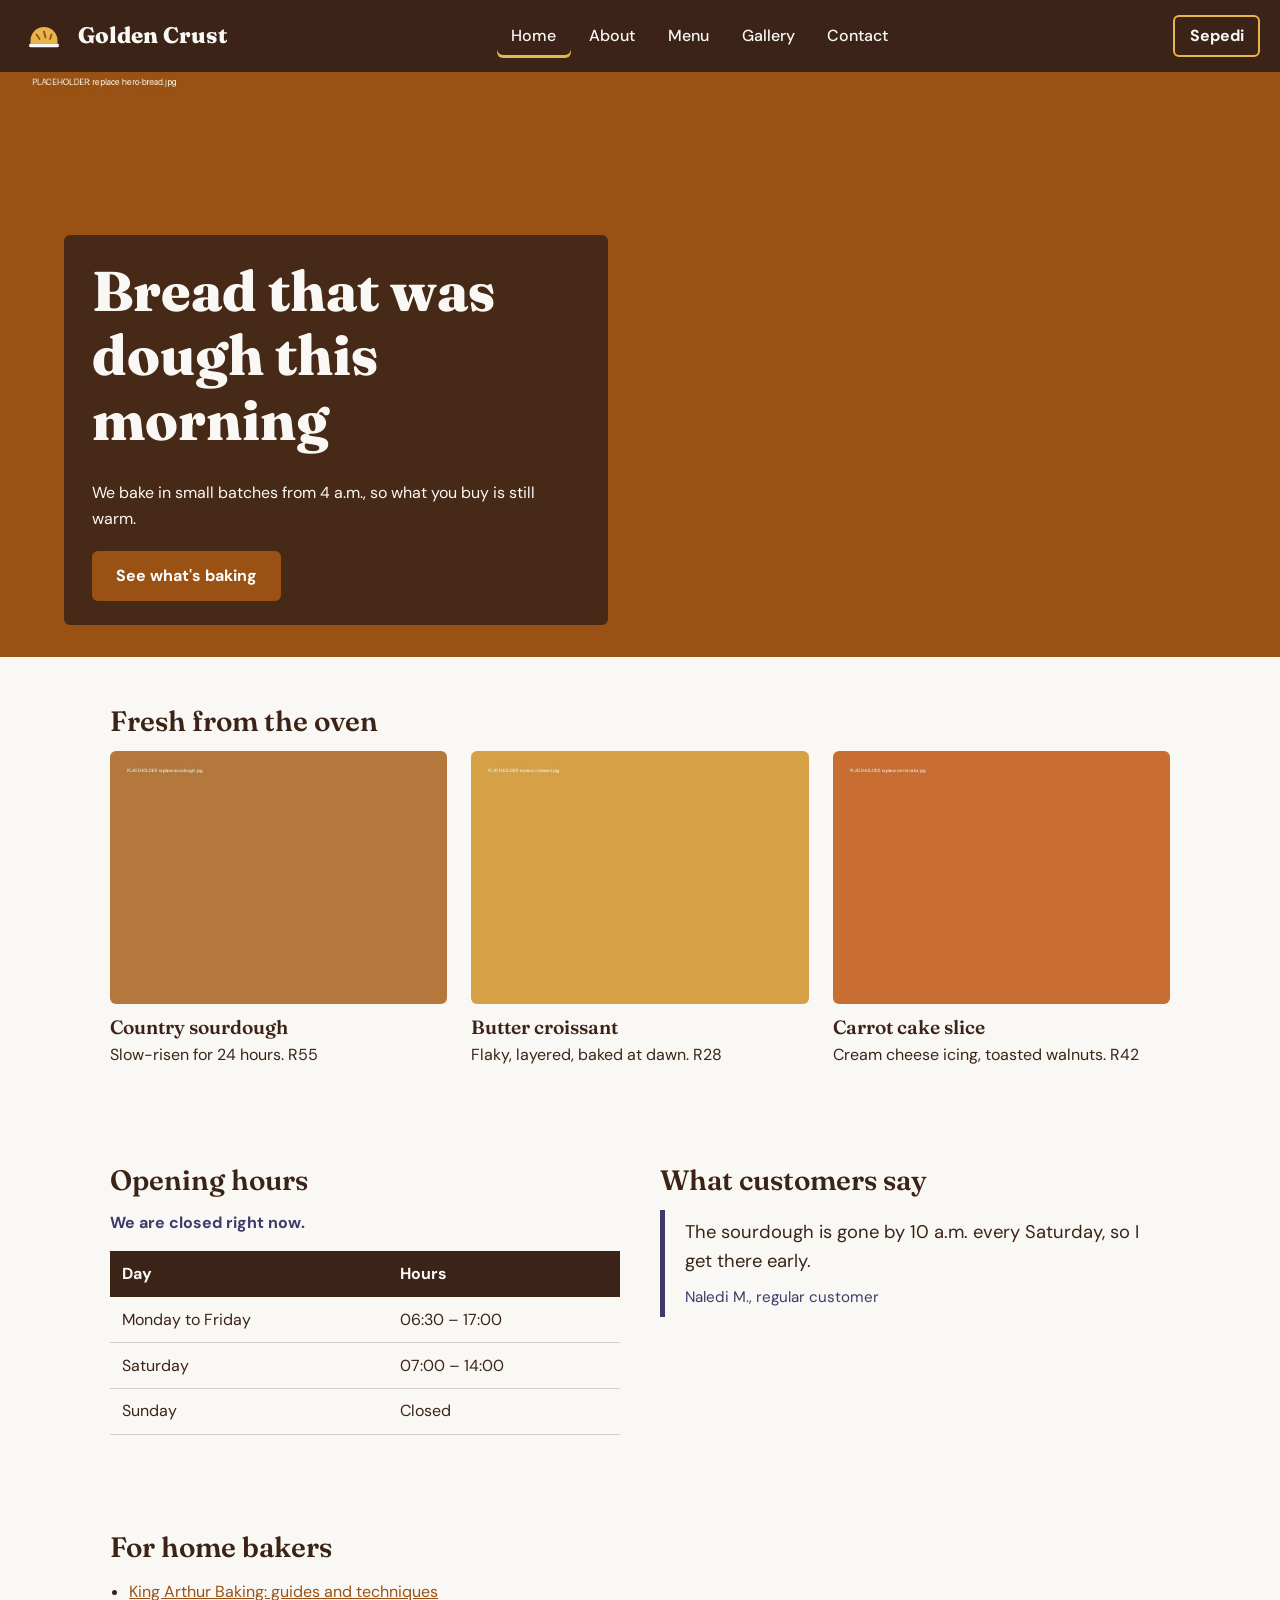
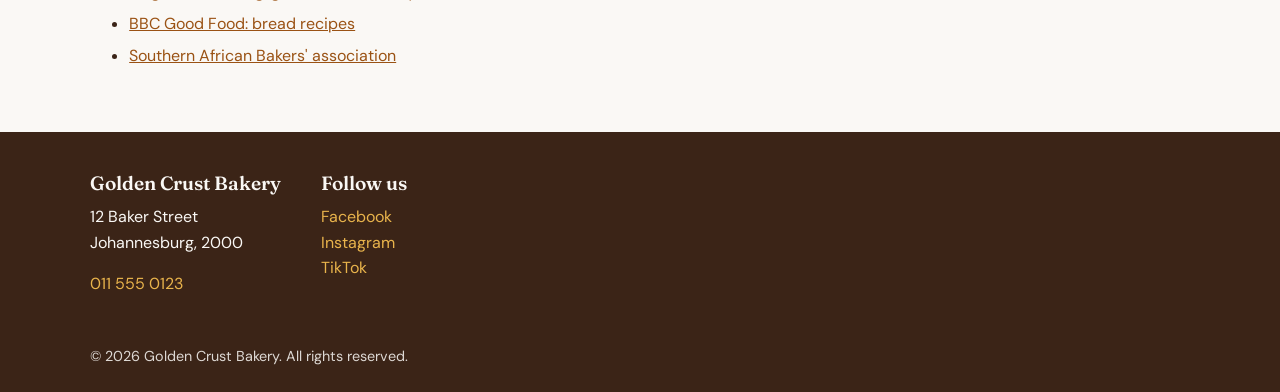
==== index.html @ 860645ce "Commit initial" ====
<!DOCTYPE html>
<html lang="en">
<head>
  <meta charset="UTF-8">
  <meta name="viewport" content="width=device-width, initial-scale=1">
  <title>Golden Crust Bakery | Fresh bread baked daily</title>
  <meta name="description" content="Golden Crust Bakery bakes fresh bread, cakes and pastries every morning.">
  <link rel="icon" href="images/logo.svg" type="image/svg+xml">
  <link rel="preconnect" href="https://fonts.googleapis.com">
  <link rel="preconnect" href="https://fonts.gstatic.com" crossorigin>
  <link href="https://fonts.googleapis.com/css2?family=DM+Sans:wght@400;500;700&family=Fraunces:opsz,wght@9..144,600;9..144,800&display=swap" rel="stylesheet">
  <link rel="stylesheet" href="css/style.css">
</head>
<body>

  <header class="site-header">
    <a class="logo" href="index.html">
      <img src="images/logo.svg" alt="Golden Crust Bakery, go to home page" width="48" height="48">
      <span>Golden Crust</span>
    </a>

    <button class="nav-toggle" id="nav-toggle" aria-label="Toggle navigation" aria-expanded="false" aria-controls="main-nav">&#9776;</button>

    <nav id="main-nav" class="main-nav" aria-label="Main">
      <ul>
        <li><a href="index.html" class="active" data-i18n="nav-home">Home</a></li>
        <li><a href="about.html" data-i18n="nav-about">About</a></li>
        <li class="has-dropdown">
          <a href="menu.html" data-i18n="nav-menu">Menu</a>
          <ul class="dropdown">
            <li><a href="menu.html#breads">Breads</a></li>
            <li><a href="menu.html#cakes">Cakes</a></li>
            <li><a href="menu.html#pastries">Pastries</a></li>
          </ul>
        </li>
        <li><a href="gallery.html" data-i18n="nav-gallery">Gallery</a></li>
        <li><a href="contact.html" data-i18n="nav-contact">Contact</a></li>
      </ul>
    </nav>

    <button class="lang-toggle" id="lang-toggle" type="button">Sepedi</button>
  </header>

  <main>
    <section class="hero">
      <img src="images/hero-bread.jpg" alt="Freshly baked loaves cooling on a wooden rack" width="1600" height="800">
      <div class="hero-text">
        <h1 data-i18n="hero-title">Bread that was dough this morning</h1>
        <p data-i18n="hero-sub">We bake in small batches from 4 a.m., so what you buy is still warm.</p>
        <a class="btn" href="menu.html" data-i18n="hero-btn">See what's baking</a>
      </div>
    </section>

    <section class="section">
      <h2>Fresh from the oven</h2>
      <div class="card-grid">
        <figure class="card">
          <img src="images/sourdough.jpg" alt="Round sourdough loaf with a crisp crust" width="800" height="600" loading="lazy">
          <figcaption>
            <h3>Country sourdough</h3>
            <p>Slow-risen for 24 hours. R55</p>
          </figcaption>
        </figure>
        <figure class="card">
          <img src="images/croissant.jpg" alt="Golden butter croissants on a tray" width="800" height="600" loading="lazy">
          <figcaption>
            <h3>Butter croissant</h3>
            <p>Flaky, layered, baked at dawn. R28</p>
          </figcaption>
        </figure>
        <figure class="card">
          <img src="images/carrot-cake.jpg" alt="Slice of carrot cake with cream cheese icing" width="800" height="600" loading="lazy">
          <figcaption>
            <h3>Carrot cake slice</h3>
            <p>Cream cheese icing, toasted walnuts. R42</p>
          </figcaption>
        </figure>
      </div>
    </section>

    <section class="section split">
      <div>
        <h2>Opening hours</h2>
        <p id="open-status" class="status" aria-live="polite"></p>
        <table class="hours">
          <caption class="visually-hidden">Opening hours</caption>
          <thead>
            <tr><th scope="col">Day</th><th scope="col">Hours</th></tr>
          </thead>
          <tbody>
            <tr><td>Monday to Friday</td><td>06:30 &ndash; 17:00</td></tr>
            <tr><td>Saturday</td><td>07:00 &ndash; 14:00</td></tr>
            <tr><td>Sunday</td><td>Closed</td></tr>
          </tbody>
        </table>
      </div>

      <div>
        <h2>What customers say</h2>
        <blockquote>
          <p>The sourdough is gone by 10 a.m. every Saturday, so I get there early.</p>
          <footer>Naledi M., regular customer</footer>
        </blockquote>
      </div>
    </section>

    <section class="section">
      <h2>For home bakers</h2>
      <ul class="link-list">
        <li><a href="https://www.kingarthurbaking.com/learn" target="_blank" rel="noopener">King Arthur Baking: guides and techniques</a></li>
        <li><a href="https://www.bbcgoodfood.com/recipes/collection/bread-recipes" target="_blank" rel="noopener">BBC Good Food: bread recipes</a></li>
        <li><a href="https://www.sabakers.co.za" target="_blank" rel="noopener">Southern African Bakers' association</a></li>
      </ul>
    </section>
  </main>

  <footer class="site-footer">
    <div class="footer-grid">
      <div>
        <h2>Golden Crust Bakery</h2>
        <address>
          12 Baker Street<br>
          Johannesburg, 2000
        </address>
        <p><a href="tel:+27115550123">011 555 0123</a></p>
      </div>
      <div>
        <h2>Follow us</h2>
        <ul>
          <li><a href="https://www.facebook.com" target="_blank" rel="noopener">Facebook</a></li>
          <li><a href="https://www.instagram.com" target="_blank" rel="noopener">Instagram</a></li>
          <li><a href="https://www.tiktok.com" target="_blank" rel="noopener">TikTok</a></li>
        </ul>
      </div>
    </div>
    <p class="copyright">&copy; 2026 Golden Crust Bakery. All rights reserved.</p>
  </footer>

  <script src="js/main.js"></script>
</body>
</html>
---- css/style.css ----
/* ---------- Style guide ----------
   Colours
     Flour   #FAF8F5  page background
     Rye     #3B2417  text, header, footer
     Crust   #9A5214  buttons, links, accents
     Butter  #E9B44C  hover and highlight
     Berry   #3F3A6B  secondary accent (status, quotes)
   Fonts
     Headings: Fraunces (600 / 800)
     Body:     DM Sans (400 / 500 / 700)
   Type scale: h1 clamp(2rem, 5vw, 3.5rem), h2 1.75rem, h3 1.2rem, body 1rem
---------------------------------- */

:root {
  --flour: #FAF8F5;
  --rye: #3B2417;
  --crust: #9A5214;
  --butter: #E9B44C;
  --berry: #3F3A6B;
  --radius: 6px;
  --max: 1100px;
}

*, *::before, *::after { box-sizing: border-box; }

html { scroll-behavior: smooth; }

body {
  margin: 0;
  font-family: "DM Sans", Arial, sans-serif;
  font-size: 1rem;
  line-height: 1.6;
  color: var(--rye);
  background: var(--flour);
}

img { max-width: 100%; height: auto; display: block; }

h1, h2, h3 {
  font-family: "Fraunces", Georgia, serif;
  line-height: 1.15;
  margin: 0 0 .5em;
}
h1 { font-size: clamp(2rem, 5vw, 3.5rem); font-weight: 800; }
h2 { font-size: 1.75rem; font-weight: 600; }
h3 { font-size: 1.2rem; font-weight: 600; }

a { color: var(--crust); }
a:hover { color: var(--rye); }

:focus-visible { outline: 3px solid var(--berry); outline-offset: 2px; }

.visually-hidden {
  position: absolute; width: 1px; height: 1px; overflow: hidden;
  clip: rect(0 0 0 0); white-space: nowrap;
}

/* ---------- Header and navigation ---------- */
.site-header {
  display: flex;
  align-items: center;
  justify-content: space-between;
  gap: 1rem;
  padding: .75rem 1.25rem;
  background: var(--rye);
  position: relative;
}

.logo {
  display: flex; align-items: center; gap: .6rem;
  color: var(--flour); text-decoration: none;
  font-family: "Fraunces", Georgia, serif; font-size: 1.4rem; font-weight: 800;
}
.logo:hover { color: var(--butter); }

.main-nav ul { list-style: none; margin: 0; padding: 0; display: flex; gap: .25rem; }
.main-nav a {
  display: block;
  padding: .6rem .9rem;
  color: var(--flour);
  text-decoration: none;
  font-weight: 500;
  border-radius: var(--radius);
}
.main-nav a:hover,
.main-nav a:focus-visible { background: var(--butter); color: var(--rye); }
.main-nav a.active { box-shadow: inset 0 -3px 0 var(--butter); }
.main-nav a.active:hover { box-shadow: none; }

.has-dropdown { position: relative; }
.dropdown {
  display: none !important;
  position: absolute; top: 100%; left: 0; z-index: 10;
  min-width: 11rem;
  flex-direction: column;
  background: var(--rye);
  border-radius: var(--radius);
  padding: .25rem;
}
.has-dropdown:hover > .dropdown,
.has-dropdown:focus-within > .dropdown { display: flex !important; }

.nav-toggle {
  display: none;
  background: none; border: 2px solid var(--flour); color: var(--flour);
  font-size: 1.4rem; line-height: 1; padding: .3rem .6rem;
  border-radius: var(--radius); cursor: pointer;
}

.lang-toggle {
  background: transparent; color: var(--flour);
  border: 2px solid var(--butter);
  padding: .4rem .9rem; border-radius: var(--radius);
  font: inherit; font-weight: 700; cursor: pointer;
}
.lang-toggle:hover { background: var(--butter); color: var(--rye); }

/* ---------- Buttons ---------- */
.btn {
  display: inline-block;
  background: var(--crust); color: #fff;
  padding: .75rem 1.5rem;
  border-radius: var(--radius);
  text-decoration: none; font-weight: 700;
}
.btn:hover { background: var(--butter); color: var(--rye); }

/* ---------- Hero ---------- */
.hero { position: relative; }
.hero img { width: 100%; height: 65vh; min-height: 360px; object-fit: cover; }
.hero-text {
  position: absolute; left: 5%; bottom: 2rem;
  max-width: 34rem;
  background: rgba(59, 36, 23, .88);
  color: var(--flour);
  padding: 1.5rem 1.75rem;
  border-radius: var(--radius);
}
.hero-text p { margin: 0 0 1.25rem; }

/* ---------- Sections ---------- */
.section { max-width: var(--max); margin: 0 auto; padding: 3rem 1.25rem; }

.card-grid {
  display: grid;
  grid-template-columns: repeat(auto-fit, minmax(240px, 1fr));
  gap: 1.5rem;
}
.card { margin: 0; }
.card img { aspect-ratio: 4 / 3; object-fit: cover; border-radius: var(--radius); }
.card figcaption { padding-top: .75rem; }
.card h3 { margin-bottom: .2em; }
.card p { margin: 0; }

.split { display: grid; grid-template-columns: 1fr 1fr; gap: 2.5rem; }

.status { font-weight: 700; color: var(--berry); margin: 0 0 1rem; }

.hours { width: 100%; border-collapse: collapse; }
.hours th, .hours td { text-align: left; padding: .6rem .75rem; border-bottom: 1px solid rgba(59, 36, 23, .2); }
.hours thead th { background: var(--rye); color: var(--flour); }

blockquote {
  margin: 0;
  padding: .5rem 0 .5rem 1.25rem;
  border-left: 5px solid var(--berry);
  font-size: 1.15rem;
}
blockquote p { margin: 0 0 .5rem; }
blockquote footer { font-size: .95rem; color: var(--berry); }

.link-list { padding-left: 1.2rem; }
.link-list li { margin-bottom: .4rem; }

/* ---------- Footer ---------- */
.site-footer { background: var(--rye); color: var(--flour); padding: 2.5rem 1.25rem 1.5rem; }
.site-footer a { color: var(--butter); text-decoration: none; }
.site-footer a:hover { text-decoration: underline; color: #fff; }
.footer-grid { max-width: var(--max); margin: 0 auto; display: flex; flex-wrap: wrap; gap: 2.5rem; }
.site-footer h2 { font-size: 1.2rem; }
.site-footer address { font-style: normal; margin-bottom: .5rem; }
.site-footer ul { list-style: none; margin: 0; padding: 0; }
.copyright { max-width: var(--max); margin: 2rem auto 0; font-size: .9rem; opacity: .85; }

/* ---------- Responsive ---------- */
@media (max-width: 800px) {
  .nav-toggle { display: block; }
  .site-header { flex-wrap: wrap; }
  .main-nav { display: none; width: 100%; order: 5; }
  .main-nav.open { display: block; }
  .main-nav ul { flex-direction: column; }
  .dropdown { position: static; display: flex !important; background: transparent; padding-left: 1rem; }
  .split { grid-template-columns: 1fr; }
  .hero-text { left: 1rem; right: 1rem; bottom: 1rem; }
}

@media (prefers-reduced-motion: reduce) {
  html { scroll-behavior: auto; }
}

/* ---------- Inner pages ---------- */
.page-banner {
  background: var(--crust);
  color: #fff;
  padding: 2.5rem 1.25rem;
  text-align: center;
}
.page-banner h1 { margin-bottom: .25em; }
.page-banner p { margin: 0; font-size: 1.1rem; }

.prose p { max-width: 62ch; }

.menu-table { width: 100%; border-collapse: collapse; }
.menu-table th, .menu-table td { text-align: left; padding: .7rem .75rem; border-bottom: 1px solid rgba(59, 36, 23, .2); }
.menu-table thead th { background: var(--rye); color: var(--flour); }
.menu-table tbody tr:nth-child(even) { background: rgba(233, 180, 76, .15); }
.menu-table td:last-child, .menu-table th:last-child { text-align: right; white-space: nowrap; }

.video-wrap video, .card video { width: 100%; height: auto; border-radius: var(--radius); background: var(--rye); }

.field { margin-bottom: 1.1rem; }
.field label { display: block; font-weight: 700; margin-bottom: .3rem; }
.field input, .field select, .field textarea {
  width: 100%; padding: .65rem .75rem;
  font: inherit; color: var(--rye);
  background: #fff; border: 2px solid rgba(59, 36, 23, .35);
  border-radius: var(--radius);
}
.field input:focus, .field select:focus, .field textarea:focus { border-color: var(--berry); }
.field .error { display: block; min-height: 1.2em; color: #9B1C1C; font-size: .95rem; margin-top: .25rem; }
.field input.invalid, .field textarea.invalid { border-color: #9B1C1C; }
button.btn { border: 0; font: inherit; font-weight: 700; cursor: pointer; }

.map-wrap iframe { width: 100%; height: 320px; border: 0; border-radius: var(--radius); }

@media (max-width: 800px) {
  .menu-table th, .menu-table td { padding: .6rem .4rem; font-size: .95rem; }
}
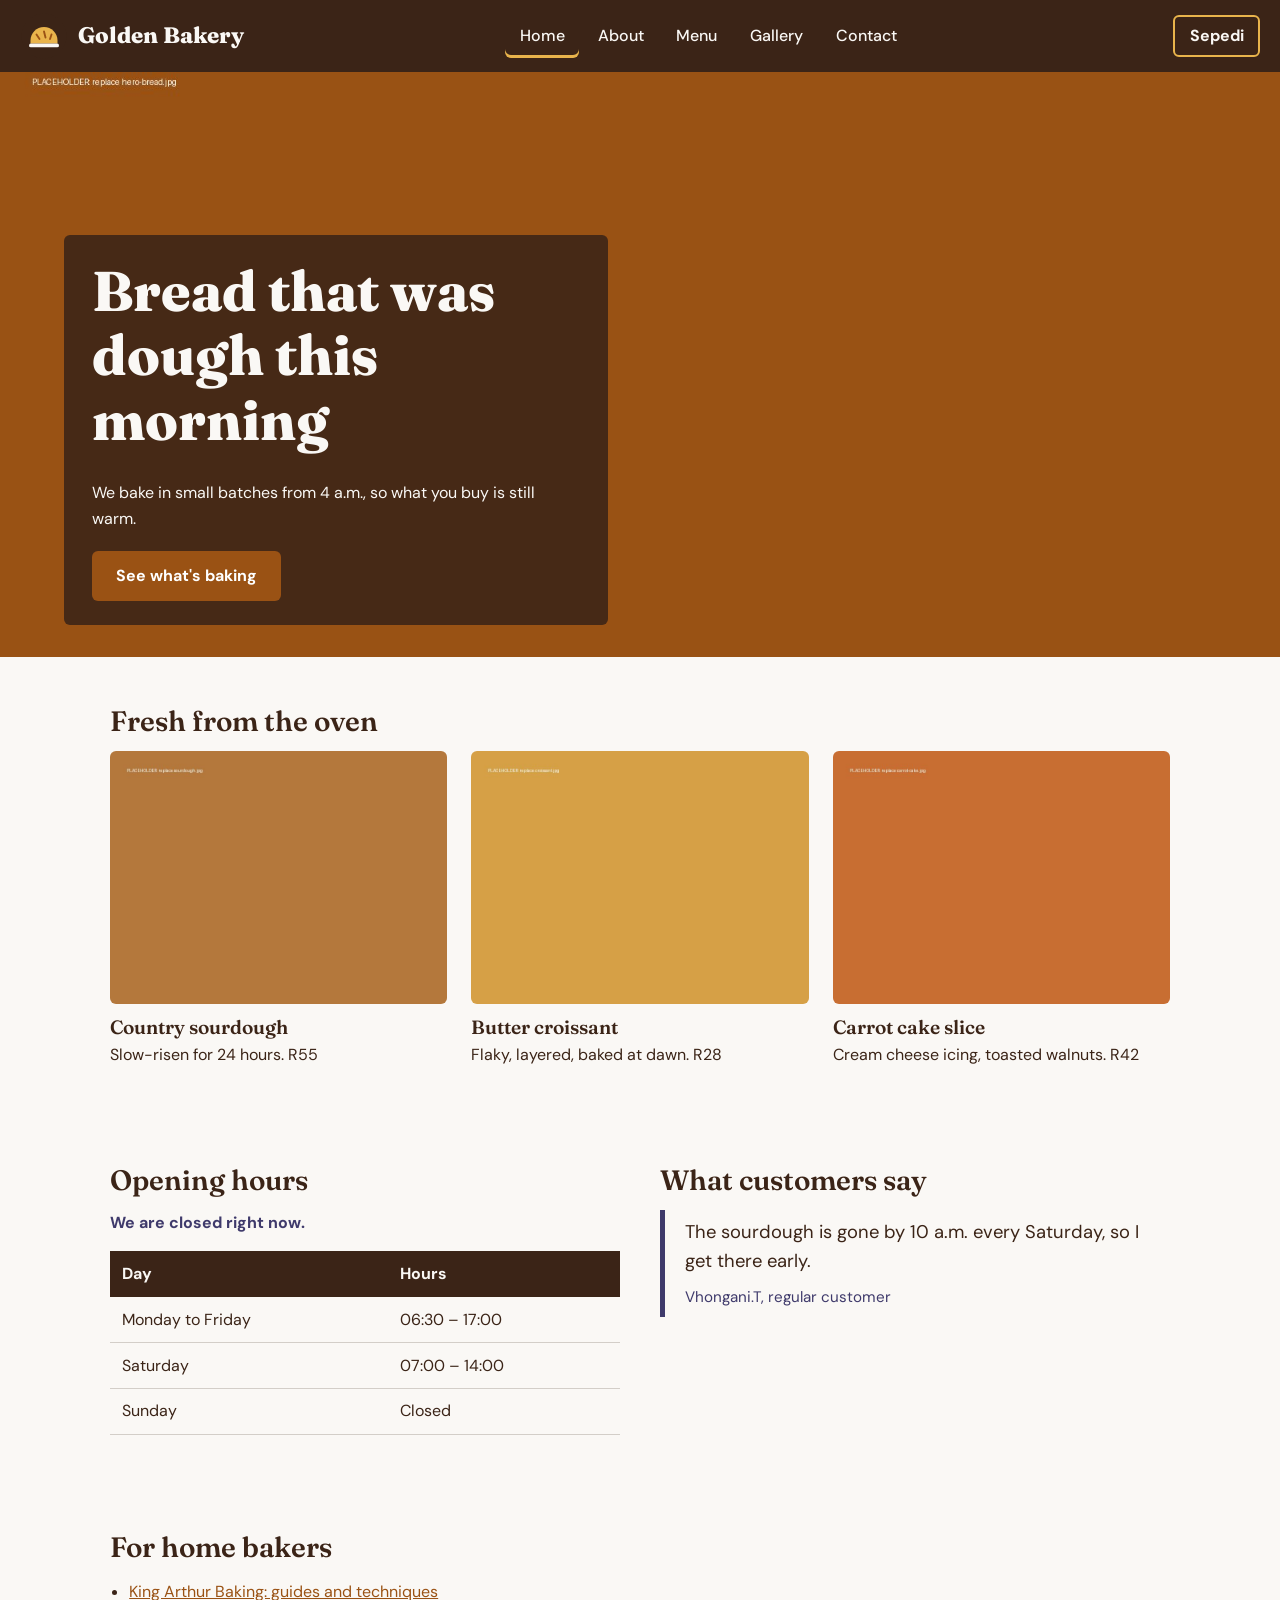
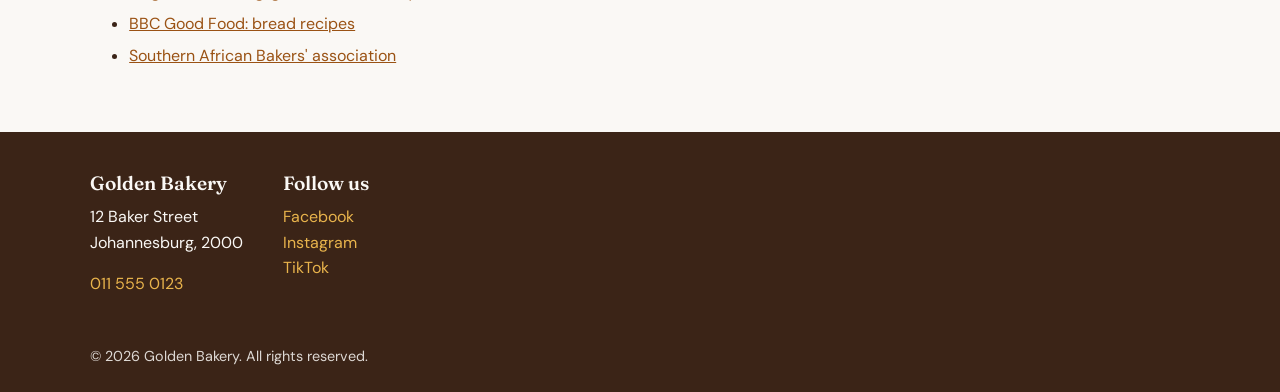
==== commit 37b0dcc2: "Update bakery name and related content in index.html" ====
--- a/index.html
+++ b/index.html
@@ -3,8 +3,8 @@
 <head>
   <meta charset="UTF-8">
   <meta name="viewport" content="width=device-width, initial-scale=1">
-  <title>Golden Crust Bakery | Fresh bread baked daily</title>
-  <meta name="description" content="Golden Crust Bakery bakes fresh bread, cakes and pastries every morning.">
+  <title>Golden Bakery | Fresh bread baked daily</title>
+  <meta name="description" content="Golden Bakery bakes fresh bread, cakes and scones every morning.">
   <link rel="icon" href="images/logo.svg" type="image/svg+xml">
   <link rel="preconnect" href="https://fonts.googleapis.com">
   <link rel="preconnect" href="https://fonts.gstatic.com" crossorigin>
@@ -15,8 +15,8 @@
 
   <header class="site-header">
     <a class="logo" href="index.html">
-      <img src="images/logo.svg" alt="Golden Crust Bakery, go to home page" width="48" height="48">
-      <span>Golden Crust</span>
+      <img src="images/logo.svg" alt="Golden Bakery, go to home page" width="48" height="48">
+      <span>Golden Bakery</span>
     </a>
 
     <button class="nav-toggle" id="nav-toggle" aria-label="Toggle navigation" aria-expanded="false" aria-controls="main-nav">&#9776;</button>
@@ -30,7 +30,7 @@
           <ul class="dropdown">
             <li><a href="menu.html#breads">Breads</a></li>
             <li><a href="menu.html#cakes">Cakes</a></li>
-            <li><a href="menu.html#pastries">Pastries</a></li>
+            <li><a href="menu.html#scones">Scones</a></li>
           </ul>
         </li>
         <li><a href="gallery.html" data-i18n="nav-gallery">Gallery</a></li>
@@ -99,7 +99,7 @@
         <h2>What customers say</h2>
         <blockquote>
           <p>The sourdough is gone by 10 a.m. every Saturday, so I get there early.</p>
-          <footer>Naledi M., regular customer</footer>
+          <footer>Vhongani.T, regular customer</footer>
         </blockquote>
       </div>
     </section>
@@ -117,7 +117,7 @@
   <footer class="site-footer">
     <div class="footer-grid">
       <div>
-        <h2>Golden Crust Bakery</h2>
+        <h2>Golden Bakery</h2>
         <address>
           12 Baker Street<br>
           Johannesburg, 2000
@@ -133,7 +133,7 @@
         </ul>
       </div>
     </div>
-    <p class="copyright">&copy; 2026 Golden Crust Bakery. All rights reserved.</p>
+    <p class="copyright">&copy; 2026 Golden Bakery. All rights reserved.</p>
   </footer>
 
   <script src="js/main.js"></script>
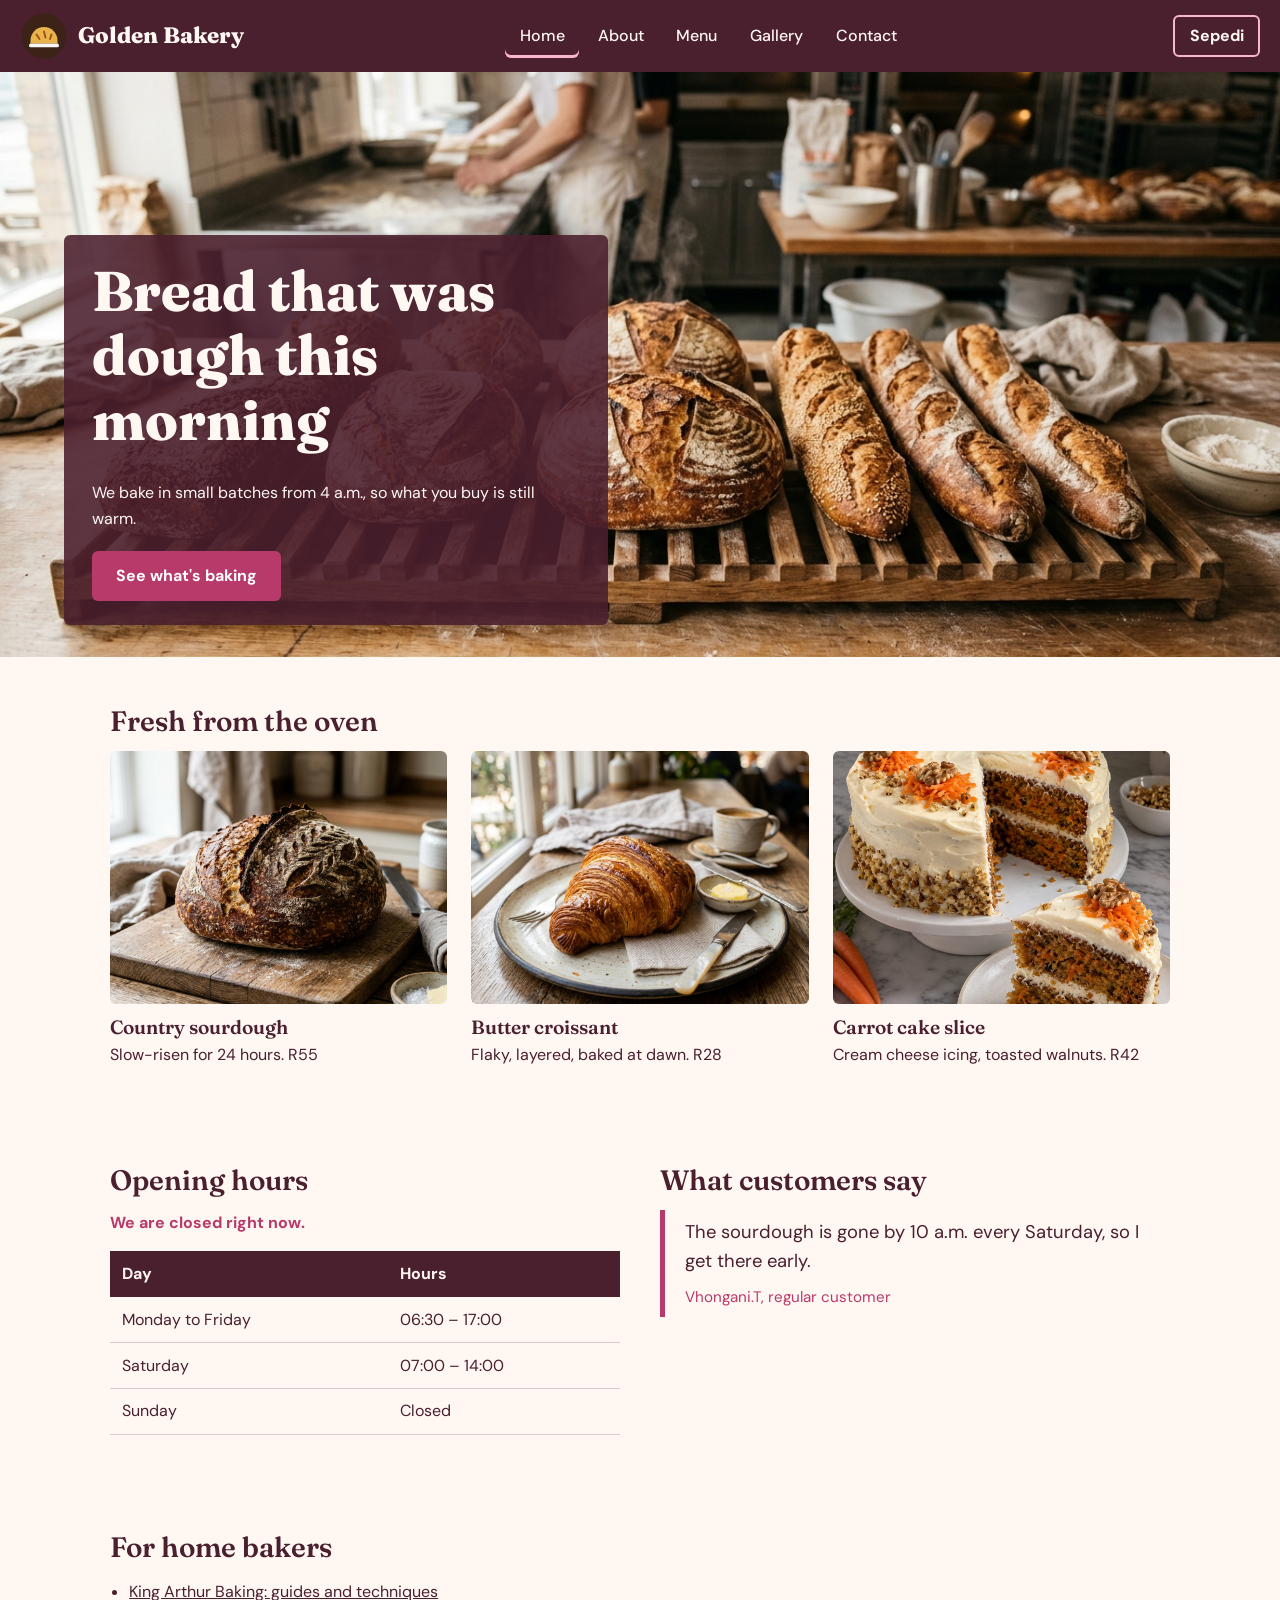
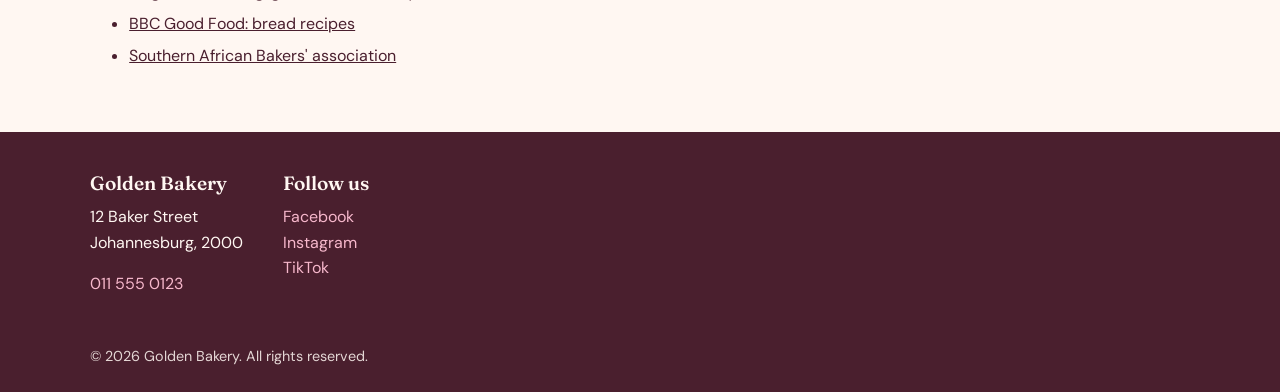
==== commit a774cc87: "replace "placeholder images" with real images" ====
--- a/index.html
+++ b/index.html
@@ -43,7 +43,7 @@
 
   <main>
     <section class="hero">
-      <img src="images/hero-bread.jpg" alt="Freshly baked loaves cooling on a wooden rack" width="1600" height="800">
+      <img src="images/loafes.jfif" alt="Freshly baked loaves cooling on a wooden rack" width="1600" height="800">
       <div class="hero-text">
         <h1 data-i18n="hero-title">Bread that was dough this morning</h1>
         <p data-i18n="hero-sub">We bake in small batches from 4 a.m., so what you buy is still warm.</p>
@@ -55,21 +55,21 @@
       <h2>Fresh from the oven</h2>
       <div class="card-grid">
         <figure class="card">
-          <img src="images/sourdough.jpg" alt="Round sourdough loaf with a crisp crust" width="800" height="600" loading="lazy">
+          <img src="images/Country-sourdough.jfif" alt="Round sourdough loaf with a crisp crust" width="800" height="600" loading="lazy">
           <figcaption>
             <h3>Country sourdough</h3>
             <p>Slow-risen for 24 hours. R55</p>
           </figcaption>
         </figure>
         <figure class="card">
-          <img src="images/croissant.jpg" alt="Golden butter croissants on a tray" width="800" height="600" loading="lazy">
+          <img src="images/Butter-croissant.jfif" alt="Golden butter croissants on a tray" width="800" height="600" loading="lazy">
           <figcaption>
             <h3>Butter croissant</h3>
             <p>Flaky, layered, baked at dawn. R28</p>
           </figcaption>
         </figure>
         <figure class="card">
-          <img src="images/carrot-cake.jpg" alt="Slice of carrot cake with cream cheese icing" width="800" height="600" loading="lazy">
+          <img src="images/carrot-cake.jpeg" alt="Slice of carrot cake with cream cheese icing" width="800" height="600" loading="lazy">
           <figcaption>
             <h3>Carrot cake slice</h3>
             <p>Cream cheese icing, toasted walnuts. R42</p>
--- a/css/style.css
+++ b/css/style.css
@@ -1,10 +1,10 @@
 /* ---------- Style guide ----------
    Colours
-     Flour   #FAF8F5  page background
-     Rye     #3B2417  text, header, footer
-     Crust   #9A5214  buttons, links, accents
-     Butter  #E9B44C  hover and highlight
-     Berry   #3F3A6B  secondary accent (status, quotes)
+     Cream   #FFF7F2  page background
+     Plum    #4A1F2E  text, header, footer
+     Rose    #B83A6B  buttons, links, accents
+     Blush   #F7B8CC  hover and highlight
+     Berry   #7A2E5C  secondary accent (status, quotes)
    Fonts
      Headings: Fraunces (600 / 800)
      Body:     DM Sans (400 / 500 / 700)
@@ -12,11 +12,11 @@
 ---------------------------------- */
 
 :root {
-  --flour: #FAF8F5;
-  --rye: #3B2417;
-  --crust: #9A5214;
-  --butter: #E9B44C;
-  --berry: #3F3A6B;
+  --flour: #FFF7F2;
+  --rye: #4A1F2E;
+  --crust: #B83A6B;
+  --butter: #F7B8CC;
+  --berry: #B83A6B;
   --radius: 6px;
   --max: 1100px;
 }
@@ -45,7 +45,7 @@
 h2 { font-size: 1.75rem; font-weight: 600; }
 h3 { font-size: 1.2rem; font-weight: 600; }
 
-a { color: var(--crust); }
+a { color: var(--bakery); }
 a:hover { color: var(--rye); }
 
 :focus-visible { outline: 3px solid var(--berry); outline-offset: 2px; }
@@ -131,7 +131,7 @@
 .hero-text {
   position: absolute; left: 5%; bottom: 2rem;
   max-width: 34rem;
-  background: rgba(59, 36, 23, .88);
+  background: rgba(74, 31, 46, .88);
   color: var(--flour);
   padding: 1.5rem 1.75rem;
   border-radius: var(--radius);
@@ -157,7 +157,7 @@
 .status { font-weight: 700; color: var(--berry); margin: 0 0 1rem; }
 
 .hours { width: 100%; border-collapse: collapse; }
-.hours th, .hours td { text-align: left; padding: .6rem .75rem; border-bottom: 1px solid rgba(59, 36, 23, .2); }
+.hours th, .hours td { text-align: left; padding: .6rem .75rem; border-bottom: 1px solid rgba(74, 31, 46, .2); }
 .hours thead th { background: var(--rye); color: var(--flour); }
 
 blockquote {
@@ -211,9 +211,9 @@
 .prose p { max-width: 62ch; }
 
 .menu-table { width: 100%; border-collapse: collapse; }
-.menu-table th, .menu-table td { text-align: left; padding: .7rem .75rem; border-bottom: 1px solid rgba(59, 36, 23, .2); }
+.menu-table th, .menu-table td { text-align: left; padding: .7rem .75rem; border-bottom: 1px solid rgba(74, 31, 46, .2); }
 .menu-table thead th { background: var(--rye); color: var(--flour); }
-.menu-table tbody tr:nth-child(even) { background: rgba(233, 180, 76, .15); }
+.menu-table tbody tr:nth-child(even) { background: rgba(247, 184, 204, .15); }
 .menu-table td:last-child, .menu-table th:last-child { text-align: right; white-space: nowrap; }
 
 .video-wrap video, .card video { width: 100%; height: auto; border-radius: var(--radius); background: var(--rye); }
@@ -223,7 +223,7 @@
 .field input, .field select, .field textarea {
   width: 100%; padding: .65rem .75rem;
   font: inherit; color: var(--rye);
-  background: #fff; border: 2px solid rgba(59, 36, 23, .35);
+  background: #fff; border: 2px solid rgba(74, 31, 46, .35);
   border-radius: var(--radius);
 }
 .field input:focus, .field select:focus, .field textarea:focus { border-color: var(--berry); }
